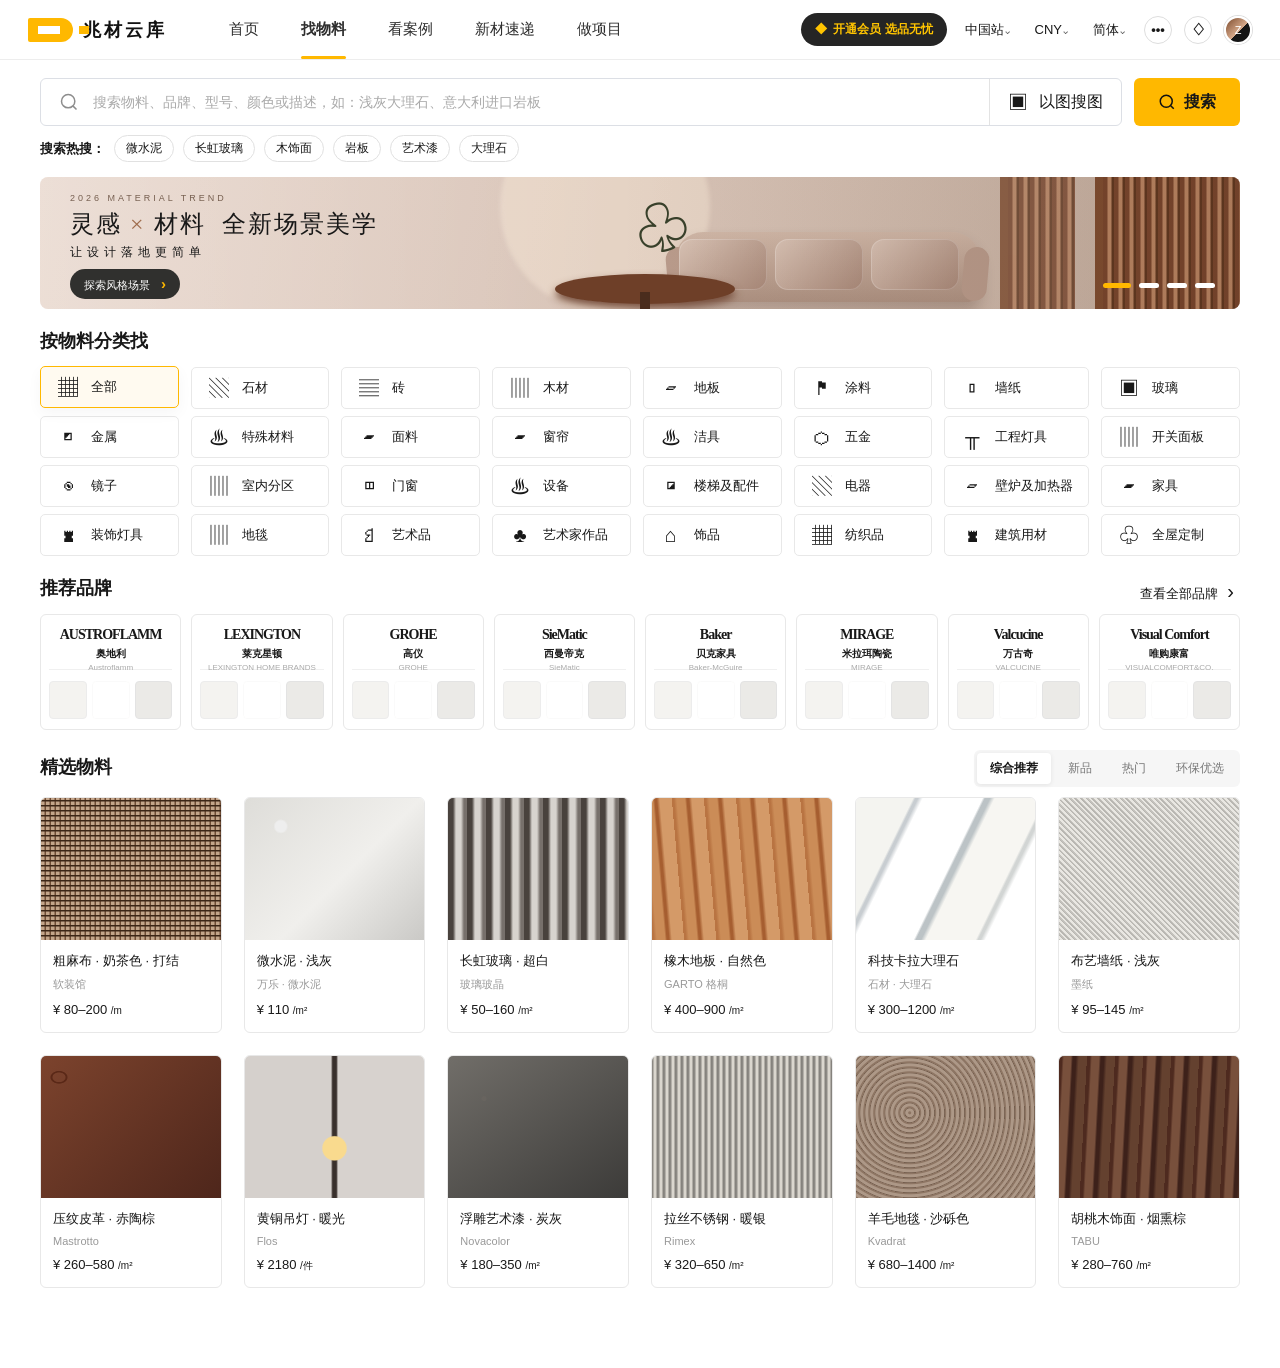
==== index.html @ 282b3527 "Publish material search demo" ====
<!doctype html>
<html lang="zh-CN">
<head>
  <meta charset="UTF-8" />
  <meta name="viewport" content="width=device-width, initial-scale=1.0" />
  <meta name="description" content="兆材云库找物料首页演示" />
  <title>找物料 - 兆材云库</title>
  <link rel="stylesheet" href="styles.css" />
</head>
<body>
  <header class="site-header">
    <div class="nav-shell">
      <a class="brand" href="#" aria-label="兆材云库首页">
        <span class="brand-mark"><i></i><b></b></span>
        <span>兆材云库</span>
      </a>
      <nav class="main-nav" aria-label="主导航">
        <a href="#">首页</a>
        <a class="active" href="#materials">找物料</a>
        <a href="#cases">看案例</a>
        <a href="#selection">新材速递</a>
        <a href="#projects">做项目</a>
      </nav>
      <div class="nav-actions">
        <button class="member-btn"><span>◆</span> 开通会员 选品无忧</button>
        <button class="plain-btn">中国站⌄</button>
        <button class="plain-btn">CNY⌄</button>
        <button class="plain-btn">简体⌄</button>
        <button class="icon-btn" aria-label="消息">•••</button>
        <button class="icon-btn bell" aria-label="通知">♢</button>
        <div class="avatar" aria-label="个人中心">Z</div>
      </div>
    </div>
  </header>

  <main>
    <section class="search-section" id="materials">
      <div class="search-row">
        <div class="search-box">
          <svg viewBox="0 0 24 24" aria-hidden="true"><path d="m21 21-4.35-4.35m2.35-5.65a8 8 0 1 1-16 0 8 8 0 0 1 16 0Z"/></svg>
          <input id="searchInput" type="search" placeholder="搜索物料、品牌、型号、颜色或描述，如：浅灰大理石、意大利进口岩板" />
          <button class="image-search" title="上传图片搜索"><span>▣</span> 以图搜图</button>
        </div>
        <button class="search-btn" id="searchBtn">
          <svg viewBox="0 0 24 24" aria-hidden="true"><path d="m21 21-4.35-4.35m2.35-5.65a8 8 0 1 1-16 0 8 8 0 0 1 16 0Z"/></svg>
          搜索
        </button>
      </div>
      <div class="search-dropdown" id="searchDropdown" aria-hidden="true">
        <div class="dropdown-head">
          <div>
            <h2>用图片找物料</h2>
            <p>上传图片，快速查找同款或相似材料</p>
          </div>
          <button class="dropdown-close" id="dropdownClose" aria-label="关闭">×</button>
        </div>
        <div class="image-search-layout">
          <label class="drop-zone" id="dropZone" for="imageFile">
            <input id="imageFile" type="file" accept="image/*" hidden />
            <div class="upload-icon">↑</div>
            <strong>选择图片或将图片拖到此处</strong>
            <span>也可以直接按 Ctrl + V 粘贴剪贴板图片</span>
          </label>
        </div>
        <div class="url-search-row">
          <span>或</span>
          <div><input id="imageUrl" type="url" placeholder="粘贴图片地址，如 https://example.com/material.jpg" /><button id="urlSearchBtn">搜索</button></div>
        </div>
        <div class="history-section">
          <div class="history-head"><h3>搜索历史</h3><button id="clearHistory">清空</button></div>
          <div class="history-list" id="historyList"></div>
        </div>
      </div>
      <div class="hot-search">
        <strong>搜索热搜：</strong>
        <button>微水泥</button><button>长虹玻璃</button><button>木饰面</button><button>岩板</button><button>艺术漆</button><button>大理石</button>
      </div>
    </section>

    <section class="hero hero-theme-0" id="hero" aria-label="主题推广" tabindex="0">
      <div class="hero-copy">
        <p class="eyebrow" id="heroEyebrow">2026 MATERIAL TREND</p>
        <h2 id="heroTitle">灵感 <span>×</span> 材料&nbsp; 全新场景美学</h2>
        <p id="heroSubtitle">让设计落地更简单</p>
        <a id="heroButton" href="trend.html">探索风格场景 <b>›</b></a>
      </div>
      <div class="hero-room" aria-hidden="true">
        <div class="sun"></div><div class="panel p1"></div><div class="panel p2"></div>
        <div class="sofa"><i></i><i></i><i></i></div>
        <div class="table"><i></i></div><div class="vase">♧</div>
      </div>
      <div class="hero-dots" id="heroDots"><button class="active" aria-label="第 1 张"></button><button aria-label="第 2 张"></button><button aria-label="第 3 张"></button><button aria-label="第 4 张"></button></div>
    </section>

    <section class="content-section category-section">
      <div class="section-heading">
        <div><h2>按物料分类找</h2></div>
      </div>
      <div class="category-grid" id="categoryGrid"></div>
    </section>

    <section class="content-section brand-section" id="cases">
      <div class="section-heading">
        <div><h2>推荐品牌</h2></div>
        <button class="text-link">查看全部品牌 <span>›</span></button>
      </div>
      <div class="brand-grid" id="brandGrid"></div>
    </section>

    <section class="content-section selection-section" id="selection">
      <div class="section-heading filter-heading">
        <div><h2>精选物料</h2></div>
        <div class="filters" id="filters">
          <button class="active" data-filter="all">综合推荐</button>
          <button data-filter="new">新品</button>
          <button data-filter="popular">热门</button>
          <button data-filter="eco">环保优选</button>
        </div>
      </div>
      <div class="material-grid" id="materialGrid"></div>
    </section>
  </main>

  <div class="toast" id="toast" role="status"></div>
  <button class="back-top" id="backTop" aria-label="返回顶部">↑</button>
  <script src="script.js"></script>
</body>
</html>
---- styles.css ----
:root {
  --accent: #ffb800;
  --accent-deep: #f2a900;
  --ink: #181818;
  --muted: #7b7b7b;
  --line: #e8e8e8;
  --surface: #f7f7f5;
  --content: 1200px;
}

* { box-sizing: border-box; }
html { scroll-behavior: smooth; }
body { margin: 0; color: var(--ink); background: #fff; font-family: "Microsoft YaHei", "PingFang SC", Arial, sans-serif; -webkit-font-smoothing: antialiased; }
button, input { font: inherit; }
button { color: inherit; }
.site-header { height: 60px; border-bottom: 1px solid #ededed; background: rgba(255,255,255,.96); position: sticky; top: 0; z-index: 20; backdrop-filter: blur(12px); }
.nav-shell { max-width: 1440px; height: 100%; margin: auto; padding: 0 28px; display: flex; align-items: center; }
.brand { display: flex; align-items: center; gap: 10px; color: #121212; text-decoration: none; font-size: 18px; font-weight: 800; letter-spacing: 3px; white-space: nowrap; }
.brand-mark { width: 45px; height: 24px; background: var(--accent); border-radius: 2px 12px 12px 2px; display: flex; align-items: center; position: relative; }
.brand-mark::after { content: ""; position: absolute; right: -16px; width: 10px; height: 8px; background: var(--accent); }
.brand-mark i { width: 22px; height: 8px; margin-left: 10px; background: #fff; display: block; }
.main-nav { display: flex; height: 100%; margin-left: 62px; gap: 42px; }
.main-nav a { color: #2e2e2e; position: relative; text-decoration: none; display: flex; align-items: center; font-size: 15px; white-space: nowrap; }
.main-nav a.active { font-weight: 700; }
.main-nav a.active::after { content: ""; position: absolute; height: 3px; border-radius: 4px; background: var(--accent); left: 0; right: 0; bottom: 0; }
.nav-actions { margin-left: auto; display: flex; align-items: center; gap: 12px; }
.member-btn { border: 0; border-radius: 20px; background: #252525; color: #ffc400; padding: 8px 14px; font-size: 12px; font-weight: 700; cursor: pointer; }
.member-btn span { margin-right: 3px; }
.plain-btn, .icon-btn { border: 0; background: transparent; cursor: pointer; white-space: nowrap; font-size: 13px; }
.icon-btn { width: 28px; height: 28px; border: 1px solid #ddd; border-radius: 50%; padding: 0; font-weight: 700; }
.avatar { width: 28px; height: 28px; border-radius: 50%; color: white; background: linear-gradient(135deg,#7b4a2d,#d8ab8c 55%,#151515 56%); display: grid; place-items: center; font-size: 11px; border: 2px solid #fff; box-shadow: 0 0 0 1px #ddd; }
main { padding-bottom: 80px; }
.search-section, .content-section, .hero { max-width: var(--content); margin-left: auto; margin-right: auto; }
.search-section { padding-top: 18px; position: relative; z-index: 12; }
.search-section h1 { font-size: 31px; margin: 0 0 20px; letter-spacing: -1px; }
.search-row { display: flex; gap: 12px; }
.search-box { height: 48px; flex: 1; display: flex; align-items: center; border: 1px solid #dcdfe5; border-radius: 6px; transition: .2s; background: #fff; }
.search-box:focus-within { border-color: #dba100; box-shadow: 0 0 0 3px rgba(255,184,0,.1); }
.search-box > svg { width: 20px; margin: 0 12px 0 18px; fill: none; stroke: #8d8d8d; stroke-width: 1.8; }
.search-box input { min-width: 0; flex: 1; border: 0; outline: 0; font-size: 14px; }
.search-box input::placeholder { color: #aaa; }
.image-search { height: 100%; padding: 0 18px; border: 0; border-left: 1px solid #e3e3e3; background: transparent; cursor: pointer; }
.image-search span { font-size: 20px; vertical-align: -2px; margin-right: 7px; }
.search-btn { height: 48px; width: 106px; border: 0; border-radius: 6px; background: var(--accent); cursor: pointer; font-weight: 700; display: flex; justify-content: center; align-items: center; gap: 8px; transition: .2s; }
.search-btn:hover { background: #ffc322; transform: translateY(-1px); box-shadow: 0 6px 18px rgba(242,169,0,.23); }
.search-btn svg { width: 18px; fill: none; stroke: #111; stroke-width: 2; }
.search-dropdown { position:absolute; top:76px; left:0; right:0; padding:22px 24px 18px; border:1px solid #e6e6e6; border-radius:10px; background:#fff; box-shadow:0 16px 45px rgba(0,0,0,.14); opacity:0; visibility:hidden; transform:translateY(-8px); transition:.2s ease; z-index:20; }
.search-dropdown.open { opacity:1; visibility:visible; transform:none; }
.search-dropdown.dragging { border-color:var(--accent-deep); box-shadow:0 16px 48px rgba(225,166,16,.25),inset 0 0 0 2px var(--accent); }
.search-dropdown.dragging::after { content:"松开图片，立即开始搜索"; position:absolute; inset:0; z-index:30; display:grid; place-items:center; border-radius:10px; background:rgba(255,250,238,.95); color:#191919; font-size:18px; font-weight:700; pointer-events:none; }
.dropdown-head { display:flex; justify-content:space-between; align-items:flex-start; margin-bottom:16px; }
.dropdown-head h2 { font-size:18px; margin:0 0 5px; letter-spacing:0; }
.dropdown-head p { margin:0; color:#999; font-size:12px; }
.dropdown-close { border:0; background:transparent; width:32px; height:32px; cursor:pointer; font-size:29px; font-weight:300; line-height:26px; color:#333; }
.image-search-layout { display:block; }
.drop-zone { height:158px; display:flex; flex-direction:column; justify-content:center; align-items:center; border:1px dashed #c9c9c9; border-radius:8px; background:#fafaf8; cursor:pointer; transition:.2s; }
.drop-zone:hover,.drop-zone.dragging { border-color:var(--accent-deep); background:#fffaf0; }
.upload-icon { width:34px; height:34px; display:grid; place-items:center; border:2px solid #222; border-radius:50%; margin-bottom:12px; font-size:23px; font-weight:500; line-height:1; }
.drop-zone strong { font-size:14px; font-weight:500; }
.drop-zone span { color:#999; font-size:11px; margin-top:8px; }
.url-search-row { display:flex; align-items:center; gap:12px; margin:14px 0 17px; }.url-search-row > span { color:#aaa; font-size:12px; }.url-search-row > div { flex:1; display:flex; height:38px; }.url-search-row input { flex:1; min-width:0; border:1px solid #dedede; border-right:0; border-radius:5px 0 0 5px; padding:0 12px; outline:0; font-size:12px; }.url-search-row input:focus { border-color:#cda039; }.url-search-row button { width:90px; border:0; border-radius:0 5px 5px 0; background:#252525; color:#fff; cursor:pointer; font-size:12px; }
.history-section { border-top:1px solid #eee; padding-top:14px; }.history-head { display:flex; align-items:center; justify-content:space-between; }.history-head h3 { font-size:14px; margin:0; }.history-head button { border:0; background:transparent; color:#999; font-size:11px; cursor:pointer; }.history-head button:hover { color:#333; }
.history-list { min-height:31px; display:flex; flex-wrap:wrap; gap:8px; margin-top:11px; }.history-item { height:29px; display:flex; align-items:center; gap:7px; padding:0 7px 0 11px; border:1px solid #e6e6e6; border-radius:16px; background:#fafafa; cursor:pointer; font-size:11px; }.history-item:hover { border-color:#d3ad51; background:#fffaf0; }.history-item button { width:17px; height:17px; padding:0; border:0; border-radius:50%; background:#e8e8e8; color:#888; cursor:pointer; font-size:13px; line-height:15px; }.history-empty { color:#aaa; font-size:11px; line-height:29px; }
.hot-search { display: flex; align-items: center; gap: 9px; margin: 9px 0 15px; font-size: 13px; }
.hot-search button { cursor: pointer; border: 1px solid #e1e1e1; padding: 4px 11px; background: #fff; border-radius: 15px; font-size: 12px; }
.hot-search button:hover { border-color: var(--accent); color: #b87c00; }
.hero { height: 132px; border-radius: 8px; overflow: hidden; position: relative; background: linear-gradient(103deg,#e7d5ca,#dbc7bb 38%,#c6b0a0); transition: background .5s ease; }
.hero { cursor:pointer; }
.hero.hero-theme-1 { background: linear-gradient(103deg,#d9ded8,#c9d2ca 40%,#93a196); }
.hero.hero-theme-2 { background: linear-gradient(103deg,#e6dfd2,#d4c7b2 42%,#a98f71); }
.hero.hero-theme-3 { background: linear-gradient(103deg,#d7d9dc,#c1c5ca 42%,#8a9098); }
.hero.hero-theme-1 .panel { filter: hue-rotate(55deg) saturate(.55); }
.hero.hero-theme-2 .panel { filter: sepia(.4) saturate(.8); }
.hero.hero-theme-3 .panel { filter: grayscale(.75) brightness(.85); }
.hero.hero-theme-1 .sofa { background: linear-gradient(#b5c1b5,#839484); }
.hero.hero-theme-2 .sofa { background: linear-gradient(#ceb995,#9f805a); }
.hero.hero-theme-3 .sofa { background: linear-gradient(#bcc1c5,#848b91); }
.hero::after { content: ""; position: absolute; inset: 0; background: linear-gradient(90deg,rgba(255,255,255,.23),transparent 48%,rgba(58,31,19,.12)); pointer-events: none; }
.hero-copy { position: relative; z-index: 4; padding: 16px 0 0 30px; }
.hero-copy .eyebrow { font-size: 9px; letter-spacing: 3px; color: #765f50; margin: 0 0 5px; }
.hero-copy h2 { font-family: Georgia,"Songti SC",serif; font-weight: 500; font-size: 24px; letter-spacing: 2px; margin: 0 0 4px; }
.hero-copy h2 span { color: #9e6b4b; }
.hero-copy > p:not(.eyebrow) { margin: 0 0 8px; letter-spacing: 5px; font-size: 12px; }
.hero-copy a { display:inline-block; border:0; color:#fff; text-decoration:none; background:#30302e; border-radius:20px; padding:6px 14px; font-size:11px; cursor:pointer; }
.hero-copy a b { color:var(--accent); padding-left:8px; font-size:15px; }
.hero-room { position: absolute; right: 0; top: 0; width: 65%; height: 100%; overflow: hidden; }
.sun { position: absolute; width: 210px; height: 210px; border-radius: 50%; background: rgba(246,230,214,.45); top: -75px; left: 40px; filter: blur(2px); }
.panel { position: absolute; right: 0; top: 0; height: 100%; border-left: 8px solid #7f4d30; background: repeating-linear-gradient(90deg,#79462d 0 4px,#bb8663 5px 8px,#603820 9px 11px); }
.panel.p1 { width: 145px; }
.panel.p2 { right: 165px; width: 75px; opacity: .8; }
.sofa { width: 305px; height: 70px; position: absolute; left: 215px; bottom: 7px; border-radius: 28px 28px 11px 11px; background: linear-gradient(#cfb6a6,#ad9181); box-shadow: 0 10px 15px rgba(55,29,20,.22); }
.sofa::before, .sofa::after { content:""; position:absolute; width: 25px; height: 54px; border-radius: 13px; background:#b99b8b; bottom: 1px; }
.sofa::before { left:-8px; transform:rotate(-5deg); }.sofa::after { right:-8px; transform:rotate(5deg); }
.sofa i { position: relative; display: inline-block; width: 88px; height: 51px; margin: 7px 4px; border-radius: 13px; background: linear-gradient(140deg,#d8c2b4,#a88878); box-shadow: inset 0 0 0 1px rgba(255,255,255,.2); }
.table { position:absolute; left:95px; bottom:5px; width:180px; height:30px; border-radius:50%; background:#6e3f28; box-shadow:0 5px 8px #78503e; z-index:2; }.table i { position:absolute; width:10px; height:35px; background:#4a2c1d; left:85px; top:18px; }
.vase { position:absolute; left:175px; bottom:43px; font-size:55px; transform:rotate(-17deg); color:#38402a; }
.hero-dots { display:flex; gap:8px; position:absolute; z-index:6; right:25px; bottom:21px; }.hero-dots button { width:20px; height:5px; padding:0; border:0; cursor:pointer; border-radius:4px; background:white; transition:.2s; }.hero-dots button.active { width:28px; background:var(--accent); }
.content-section { padding-top: 20px; }
.section-heading { display: flex; align-items: flex-end; justify-content: space-between; margin-bottom: 10px; }
.section-heading h2 { font-size: 18px; margin: 0 0 4px; }
.section-heading p { color: #9a9a9a; font-size: 12px; margin: 0; }
.text-link { border: 0; background: transparent; cursor: pointer; font-size: 13px; }.text-link span { font-size: 20px; margin-left: 6px; }
.category-grid { display: grid; grid-template-columns: repeat(8, 1fr); gap: 7px 12px; }
.category-card { border: 1px solid var(--line); background: #fff; height: 42px; border-radius: 5px; display: flex; align-items: center; padding: 0 15px; gap: 11px; cursor: pointer; transition: .18s; }
.category-card:hover, .category-card.active { border-color: var(--accent); background: #fffaf0; transform: translateY(-1px); box-shadow: 0 5px 15px rgba(0,0,0,.04); }
.category-card .cat-icon { width: 24px; text-align: center; font-size: 20px; filter: grayscale(.1); }.category-card span:last-child { font-size: 13px; white-space: nowrap; }
.brand-grid { display:grid; grid-template-columns:repeat(8,1fr); gap:10px; }
.brand-card { height:116px; border:1px solid var(--line); border-radius:6px; padding:8px; cursor:pointer; transition:.2s; overflow:hidden; background:#fff; }
.brand-card:hover { box-shadow:0 8px 24px rgba(0,0,0,.08); transform:translateY(-3px); }
.brand-card-head { height:47px; text-align:center; border-bottom:1px solid #f0f0f0; }.brand-logo { height:24px; display:grid; place-items:center; font-family:Georgia,serif; font-weight:700; font-size:14px; letter-spacing:-1px; white-space:nowrap; overflow:hidden; text-overflow:ellipsis; }.brand-name { min-width:0; }.brand-name strong { display:block; font-size:10px; white-space:nowrap; overflow:hidden; text-overflow:ellipsis; }.brand-name span { display:block; color:#aaa; margin-top:2px; overflow:hidden; text-overflow:ellipsis; white-space:nowrap; font-size:8px; }
.brand-products { height:45px; display:flex; align-items:center; justify-content:center; gap:5px; margin-top:7px; }.brand-product { width:38px; height:38px; flex:0 1 38px; position:relative; overflow:hidden; border:1px solid #ececec; border-radius:4px; background-color:#f4f3f0; background-image:url('brand-products.png'); background-size:400% 200%; background-position:var(--product-position); background-repeat:no-repeat; }.brand-product:nth-child(2) { filter:brightness(1.06) saturate(.82); }.brand-product:nth-child(3) { filter:contrast(.92) saturate(1.12); }
.brand-card[data-brand="austroflamm"] { position:relative; }
.brand-card[data-brand="austroflamm"]::after { content:"›"; position:absolute; right:7px; top:7px; width:17px; height:17px; display:grid; place-items:center; border-radius:50%; background:#fff7d6; color:#a97800; font-size:15px; opacity:0; transform:translateX(-3px); transition:.2s; }
.brand-card[data-brand="austroflamm"]:hover::after,.brand-card[data-brand="austroflamm"]:focus-visible::after { opacity:1; transform:none; }
.brand-card:focus-visible { outline:2px solid var(--accent); outline-offset:2px; }
.filter-heading { align-items: center; }
.filters { display:flex; gap:4px; background:#f6f6f6; padding:3px; border-radius:6px; }.filters button { border:0; background:transparent; padding:7px 13px; border-radius:4px; font-size:12px; cursor:pointer; color:#777; }.filters button.active { background:#fff; color:#171717; box-shadow:0 1px 5px rgba(0,0,0,.08); font-weight:700; }
.material-grid { display:grid; grid-template-columns:repeat(6,1fr); gap:22px; }
.material-card { border:1px solid var(--line); border-radius:6px; overflow:hidden; background:#fff; transition:.22s; cursor:pointer; }
.material-card:hover { transform:translateY(-4px); box-shadow:0 12px 28px rgba(0,0,0,.09); }
.material-photo { height:142px; position:relative; background:var(--texture); overflow:hidden; }
.material-photo::after { content:""; position:absolute; inset:0; opacity:.55; background:var(--overlay,none); }
.favorite { position:absolute; z-index:2; right:8px; top:8px; width:27px; height:27px; border:0; border-radius:50%; background:rgba(255,255,255,.9); cursor:pointer; font-size:16px; opacity:0; transform:translateY(-4px); transition:.2s; }.material-card:hover .favorite,.favorite.active { opacity:1; transform:none; }.favorite.active { color:#e6a600; }
.material-info { padding:12px 12px 14px; }.material-info h3 { margin:0; font-size:13px; font-weight:500; white-space:nowrap; overflow:hidden; text-overflow:ellipsis; }.material-info p { color:#999; margin:7px 0 8px; font-size:11px; }.material-info strong { font-size:13px; font-weight:500; }.material-info strong small { font-size:10px; }
.toast { position:fixed; top:84px; left:50%; transform:translate(-50%,-15px); opacity:0; z-index:30; background:rgba(28,28,28,.94); color:white; padding:10px 20px; border-radius:5px; font-size:13px; pointer-events:none; transition:.25s; }.toast.show { opacity:1; transform:translate(-50%,0); }
.back-top { display:none; position:fixed; right:25px; bottom:28px; width:42px; height:42px; border:1px solid #e2e2e2; border-radius:50%; background:#fff; box-shadow:0 5px 18px rgba(0,0,0,.08); cursor:pointer; font-size:18px; }.back-top.show { display:block; }

@media (max-width: 1250px) {
  :root { --content: calc(100% - 48px); }
  .nav-actions .plain-btn:nth-of-type(3), .nav-actions .plain-btn:nth-of-type(4), .bell { display:none; }
  .main-nav { gap:26px; margin-left:38px; }
  .category-grid { grid-template-columns:repeat(6,1fr); }.brand-grid { grid-template-columns:repeat(4,1fr); }.material-grid { grid-template-columns:repeat(4,1fr); }
}
@media (max-width: 760px) {
  :root { --content: calc(100% - 28px); }
  .site-header { height:56px; }.nav-shell { padding:0 14px; }.brand { font-size:15px; }.brand-mark { transform:scale(.8); transform-origin:left; margin-right:-8px; }.main-nav,.nav-actions .member-btn,.nav-actions .plain-btn,.nav-actions .icon-btn { display:none; }
  .search-section { padding-top:20px; }.search-section h1 { font-size:26px; margin-bottom:14px; }.search-row { gap:8px; }.search-box { height:46px; }.search-box > svg { margin-left:12px; }.image-search { font-size:0; padding:0 12px; }.image-search span { margin:0; }.search-btn { width:76px; height:46px; }.hot-search { overflow:auto; padding-bottom:4px; }.hot-search strong { white-space:nowrap; }.hot-search button { white-space:nowrap; }
  .search-dropdown { top:70px; right:0; padding:18px 16px; }.drop-zone { height:140px; }.url-search-row > span { display:none; }
  .hero { height:150px; }.hero-copy { padding-left:20px; }.hero-copy h2 { font-size:20px; }.hero-room { opacity:.52; width:75%; }.sofa { left:160px; }.table,.vase { display:none; }
  .category-grid { grid-template-columns:repeat(3,1fr); gap:8px; }.category-card { padding:0 10px; gap:7px; }.category-card:nth-child(n+16) { display:none; }
  .brand-grid { grid-template-columns:repeat(2,1fr); }.brand-card:nth-child(n+7) { display:none; }
  .filter-heading { display:block; }.filters { margin-top:12px; overflow:auto; }.filters button { white-space:nowrap; }.material-grid { grid-template-columns:repeat(2,1fr); gap:12px; }.material-photo { height:145px; }
}
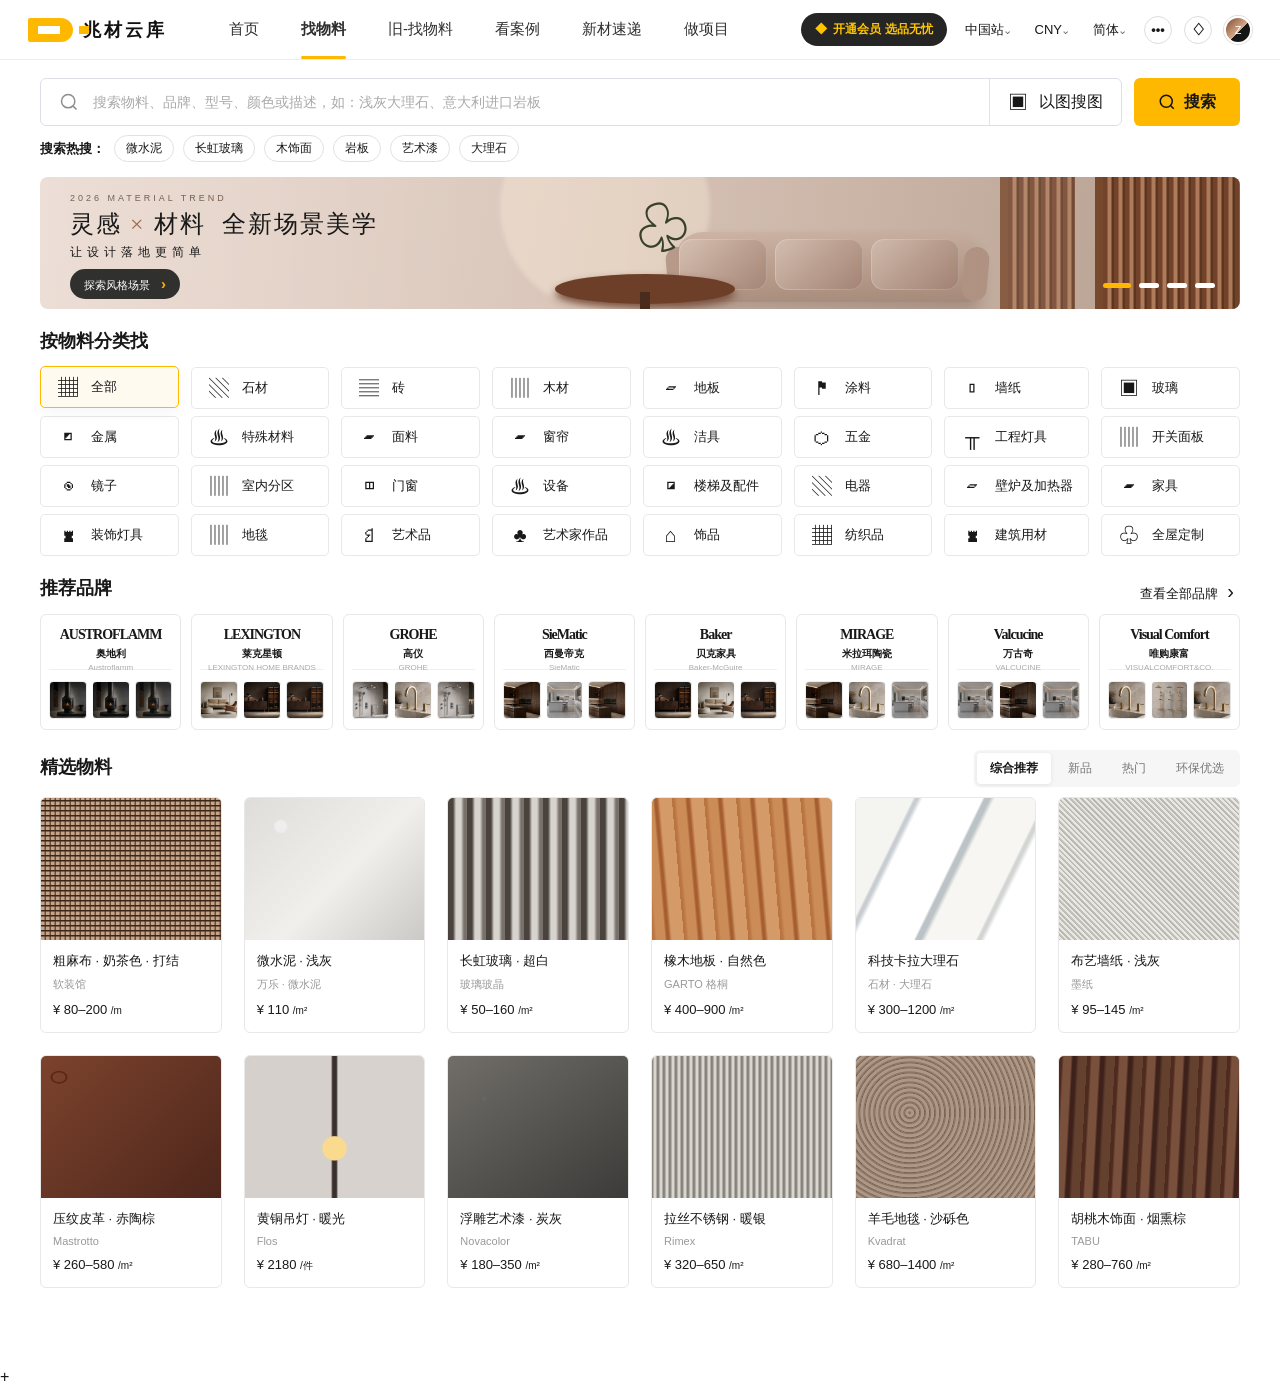
==== commit 1c93958c: "Sync complete local material demo" ====
--- a/index.html
+++ b/index.html
@@ -5,7 +5,7 @@
   <meta name="viewport" content="width=device-width, initial-scale=1.0" />
   <meta name="description" content="兆材云库找物料首页演示" />
   <title>找物料 - 兆材云库</title>
-  <link rel="stylesheet" href="styles.css" />
+  <link rel="stylesheet" href="styles.css?v=20260814" />
 </head>
 <body>
   <header class="site-header">
@@ -17,6 +17,7 @@
       <nav class="main-nav" aria-label="主导航">
         <a href="#">首页</a>
         <a class="active" href="#materials">找物料</a>
+        <a href="https://www.idea-fusion.com/material" target="_blank" rel="noopener noreferrer">旧-找物料</a>
         <a href="#cases">看案例</a>
         <a href="#selection">新材速递</a>
         <a href="#projects">做项目</a>
@@ -124,5 +125,130 @@
   <div class="toast" id="toast" role="status"></div>
   <button class="back-top" id="backTop" aria-label="返回顶部">↑</button>
   <script src="script.js"></script>
++<style id="codex-demo-upload-style">
+  #codex-demo-upload-button {
+    position: absolute;
+    left: 50%;
+    top: 18px;
+    transform: translateX(-50%);
+    z-index: 20;
+    height: 34px;
+    padding: 0 22px;
+    border: 1px solid #ffb800;
+    border-radius: 5px;
+    background: #ffb800;
+    color: #171717;
+    font-size: 14px;
+    font-weight: 600;
+    line-height: 32px;
+    cursor: pointer;
+    white-space: nowrap;
+    box-shadow: 0 2px 8px rgba(255, 184, 0, 0.2);
+  }
+  #codex-demo-upload-button:hover {
+    background: #ffc62e;
+    border-color: #ffc62e;
+  }
+  #codex-demo-upload-button:disabled {
+    cursor: wait;
+    opacity: 0.72;
+  }
+</style>
+<script id="codex-demo-upload-script">
+(function () {
+  var DEMO_IMAGE_DATA_URL = "[data-uri]";
+  var BUTTON_ID = "codex-demo-upload-button";
+
+  function dataUrlToFile(dataUrl) {
+    var parts = dataUrl.split(",");
+    var mime = "image/jpeg";
+    var binary = atob(parts[1]);
+    var bytes = new Uint8Array(binary.length);
+    for (var i = 0; i < binary.length; i += 1) bytes[i] = binary.charCodeAt(i);
+    return new File([bytes], "demo-room-search.jpg", { type: mime });
+  }
+
+  function findUploadInput(scope) {
+    var inputs = Array.prototype.slice.call(
+      (scope || document).querySelectorAll('input[type="file"]')
+    );
+    if (!inputs.length && scope !== document) {
+      inputs = Array.prototype.slice.call(document.querySelectorAll('input[type="file"]'));
+    }
+    return inputs.find(function (input) {
+      return !input.disabled && (!input.accept || input.accept.indexOf("image") !== -1);
+    }) || inputs[0];
+  }
+
+  function triggerDemoUpload(button, scope) {
+    var input = findUploadInput(scope);
+    if (!input) {
+      window.alert("未找到图片上传控件，请先保持“用图片找物料”窗口打开。");
+      return;
+    }
+
+    button.disabled = true;
+    button.textContent = "正在模拟上传…";
+
+    try {
+      var imageDataUrl = DEMO_IMAGE_DATA_URL.replace(
+        /^data:[^;]+;/,
+        "data:image/jpeg;"
+      );
+      sessionStorage.setItem("materialSearchImage", imageDataUrl);
+      sessionStorage.setItem("materialSearchName", "demo-room-search.jpg");
+      window.location.href = "image-search.html?source=upload";
+    } catch (error) {
+      console.error("模拟上传图片失败：", error);
+      window.alert("模拟上传失败，请刷新页面后重试。");
+    } finally {
+      window.setTimeout(function () {
+        button.disabled = false;
+        button.textContent = "模拟上传图片";
+      }, 1200);
+    }
+  }
+
+  function findTitle() {
+    var candidates = document.querySelectorAll("h1,h2,h3,h4,strong,b,div,span,p");
+    for (var i = 0; i < candidates.length; i += 1) {
+      if ((candidates[i].textContent || "").trim() === "用图片找物料") {
+        return candidates[i];
+      }
+    }
+    return null;
+  }
+
+  function installButton() {
+    if (document.getElementById(BUTTON_ID)) return;
+
+    var title = findTitle();
+    if (!title) return;
+
+    var panel = title.closest('#searchDropdown,.search-dropdown,[role="dialog"],.modal,.dialog,[class*="modal"],[class*="dialog"]');
+    var header = panel || title.closest(".dropdown-head") || title.parentElement;
+    if (!header) return;
+
+    if (window.getComputedStyle(header).position === "static") {
+      header.style.position = "relative";
+    }
+
+    var button = document.createElement("button");
+    button.id = BUTTON_ID;
+    button.type = "button";
+    button.textContent = "模拟上传图片";
+    button.addEventListener("click", function () {
+      triggerDemoUpload(button, panel || document);
+    });
+    header.appendChild(button);
+  }
+
+  installButton();
+  new MutationObserver(installButton).observe(document.documentElement, {
+    childList: true,
+    subtree: true
+  });
+})();
+</script>
 </body>
 </html>
--- a/styles.css
+++ b/styles.css
@@ -108,7 +108,7 @@
 .brand-card { height:116px; border:1px solid var(--line); border-radius:6px; padding:8px; cursor:pointer; transition:.2s; overflow:hidden; background:#fff; }
 .brand-card:hover { box-shadow:0 8px 24px rgba(0,0,0,.08); transform:translateY(-3px); }
 .brand-card-head { height:47px; text-align:center; border-bottom:1px solid #f0f0f0; }.brand-logo { height:24px; display:grid; place-items:center; font-family:Georgia,serif; font-weight:700; font-size:14px; letter-spacing:-1px; white-space:nowrap; overflow:hidden; text-overflow:ellipsis; }.brand-name { min-width:0; }.brand-name strong { display:block; font-size:10px; white-space:nowrap; overflow:hidden; text-overflow:ellipsis; }.brand-name span { display:block; color:#aaa; margin-top:2px; overflow:hidden; text-overflow:ellipsis; white-space:nowrap; font-size:8px; }
-.brand-products { height:45px; display:flex; align-items:center; justify-content:center; gap:5px; margin-top:7px; }.brand-product { width:38px; height:38px; flex:0 1 38px; position:relative; overflow:hidden; border:1px solid #ececec; border-radius:4px; background-color:#f4f3f0; background-image:url('brand-products.png'); background-size:400% 200%; background-position:var(--product-position); background-repeat:no-repeat; }.brand-product:nth-child(2) { filter:brightness(1.06) saturate(.82); }.brand-product:nth-child(3) { filter:contrast(.92) saturate(1.12); }
+.brand-products { height:45px; display:flex; align-items:center; justify-content:center; gap:5px; margin-top:7px; }.brand-product { width:38px; height:38px; flex:0 1 38px; position:relative; overflow:hidden; border:1px solid #ececec; border-radius:4px; background-color:#f4f3f0; background-image:url('brand-products.webp'); background-size:400% 200%; background-position:var(--product-position); background-repeat:no-repeat; }.brand-product:nth-child(2) { filter:brightness(1.06) saturate(.82); }.brand-product:nth-child(3) { filter:contrast(.92) saturate(1.12); }
 .brand-card[data-brand="austroflamm"] { position:relative; }
 .brand-card[data-brand="austroflamm"]::after { content:"›"; position:absolute; right:7px; top:7px; width:17px; height:17px; display:grid; place-items:center; border-radius:50%; background:#fff7d6; color:#a97800; font-size:15px; opacity:0; transform:translateX(-3px); transition:.2s; }
 .brand-card[data-brand="austroflamm"]:hover::after,.brand-card[data-brand="austroflamm"]:focus-visible::after { opacity:1; transform:none; }
